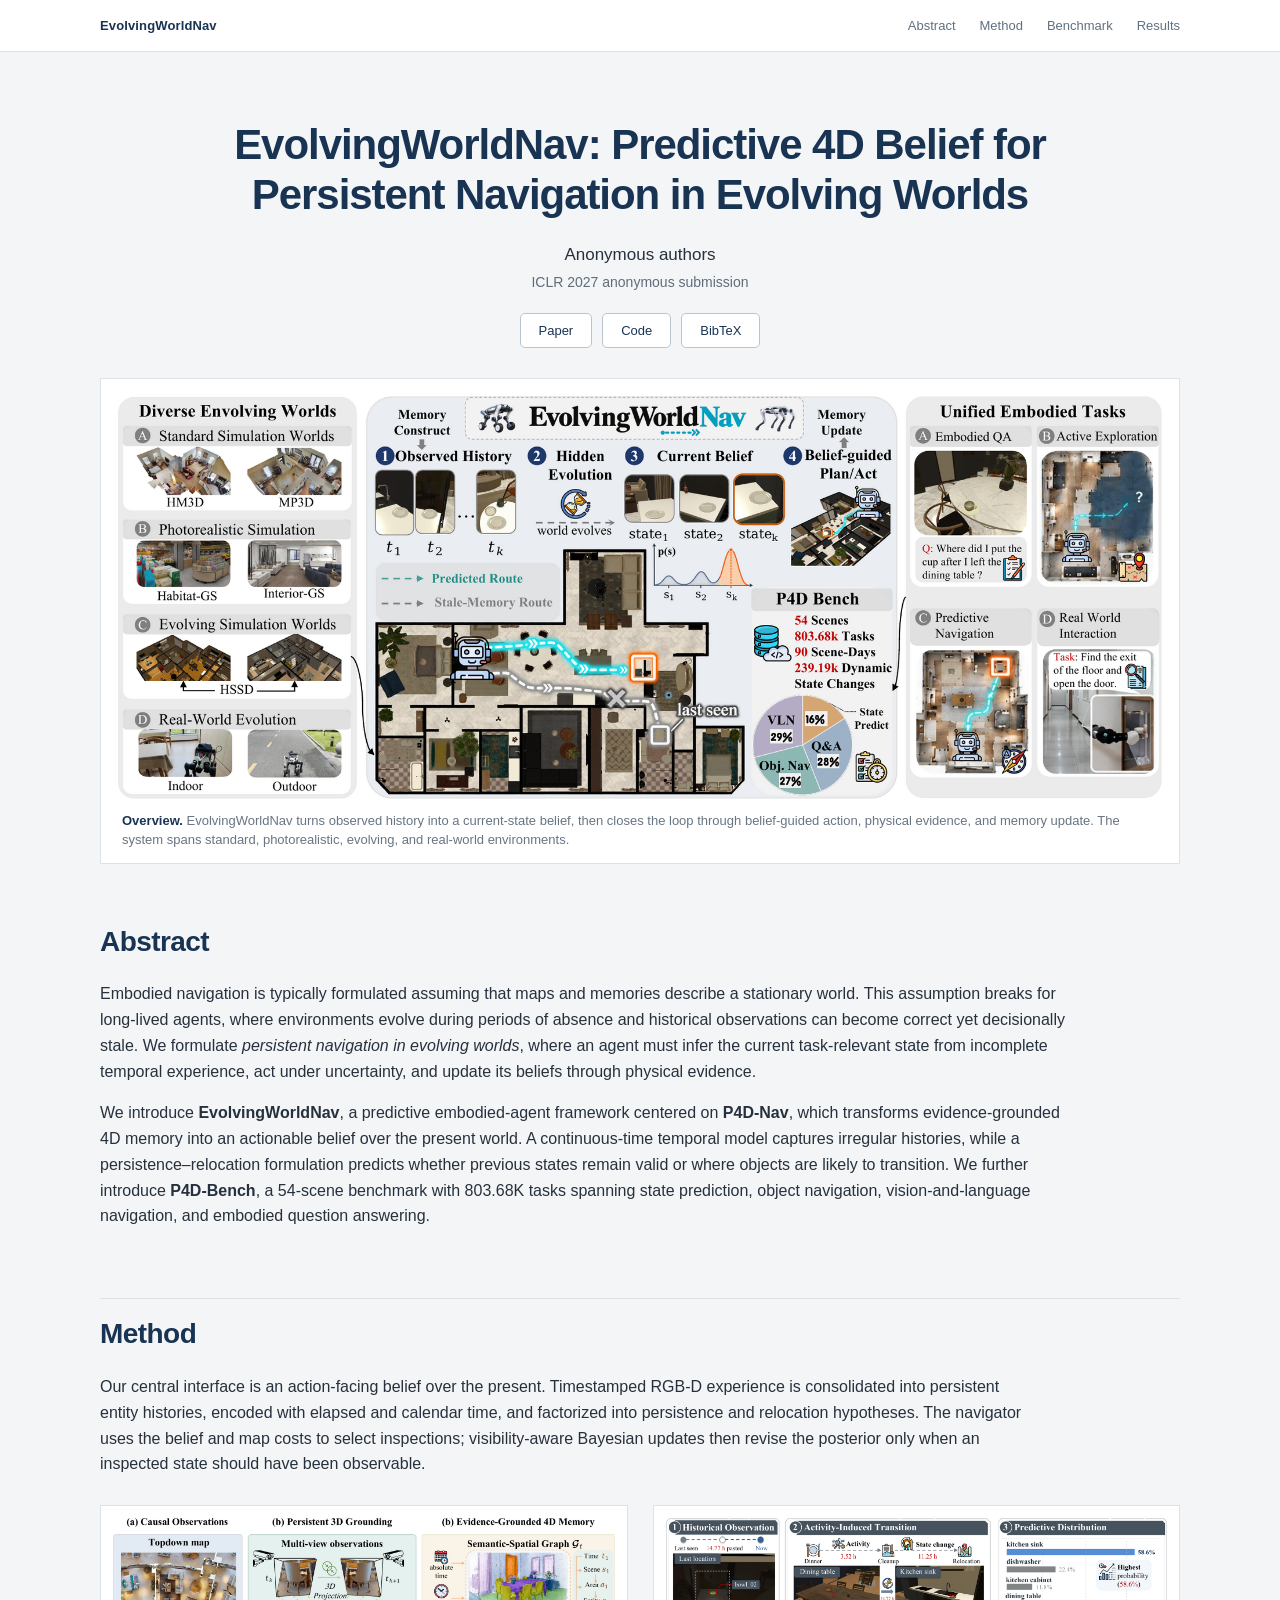
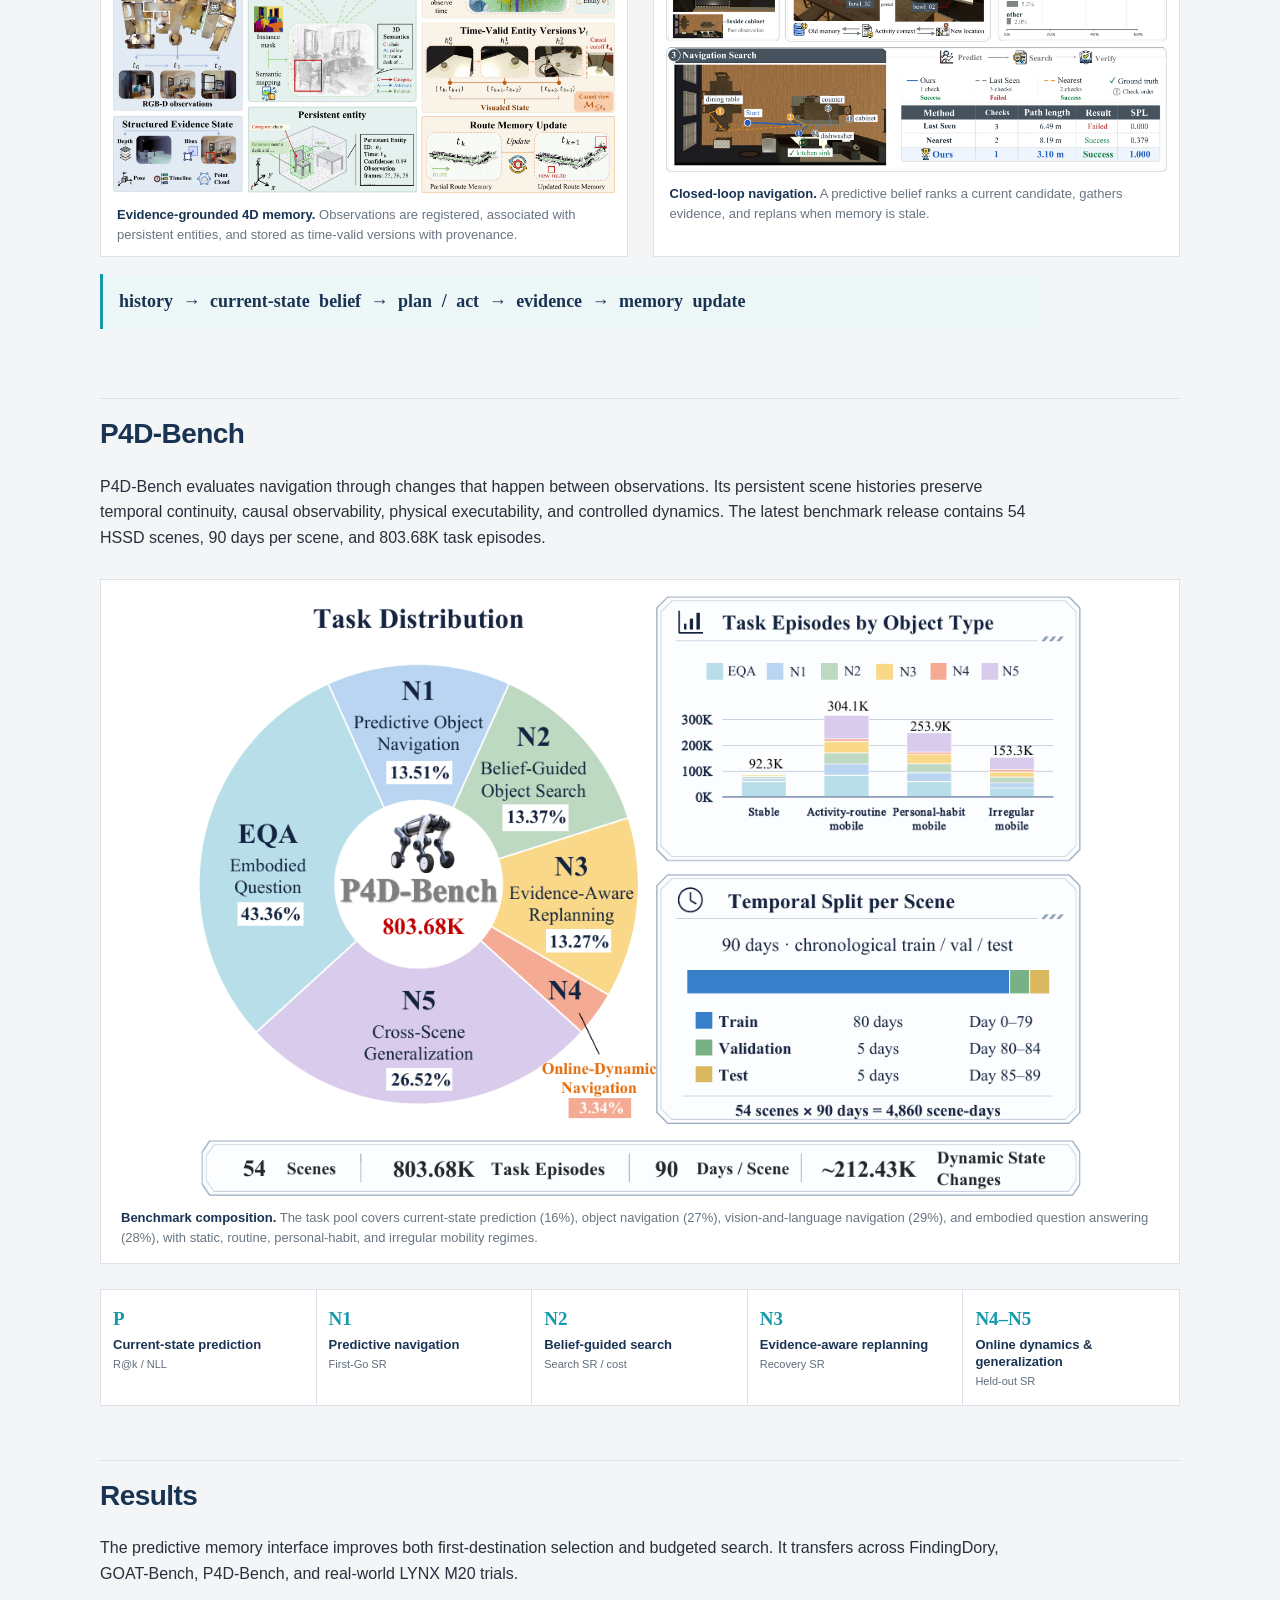
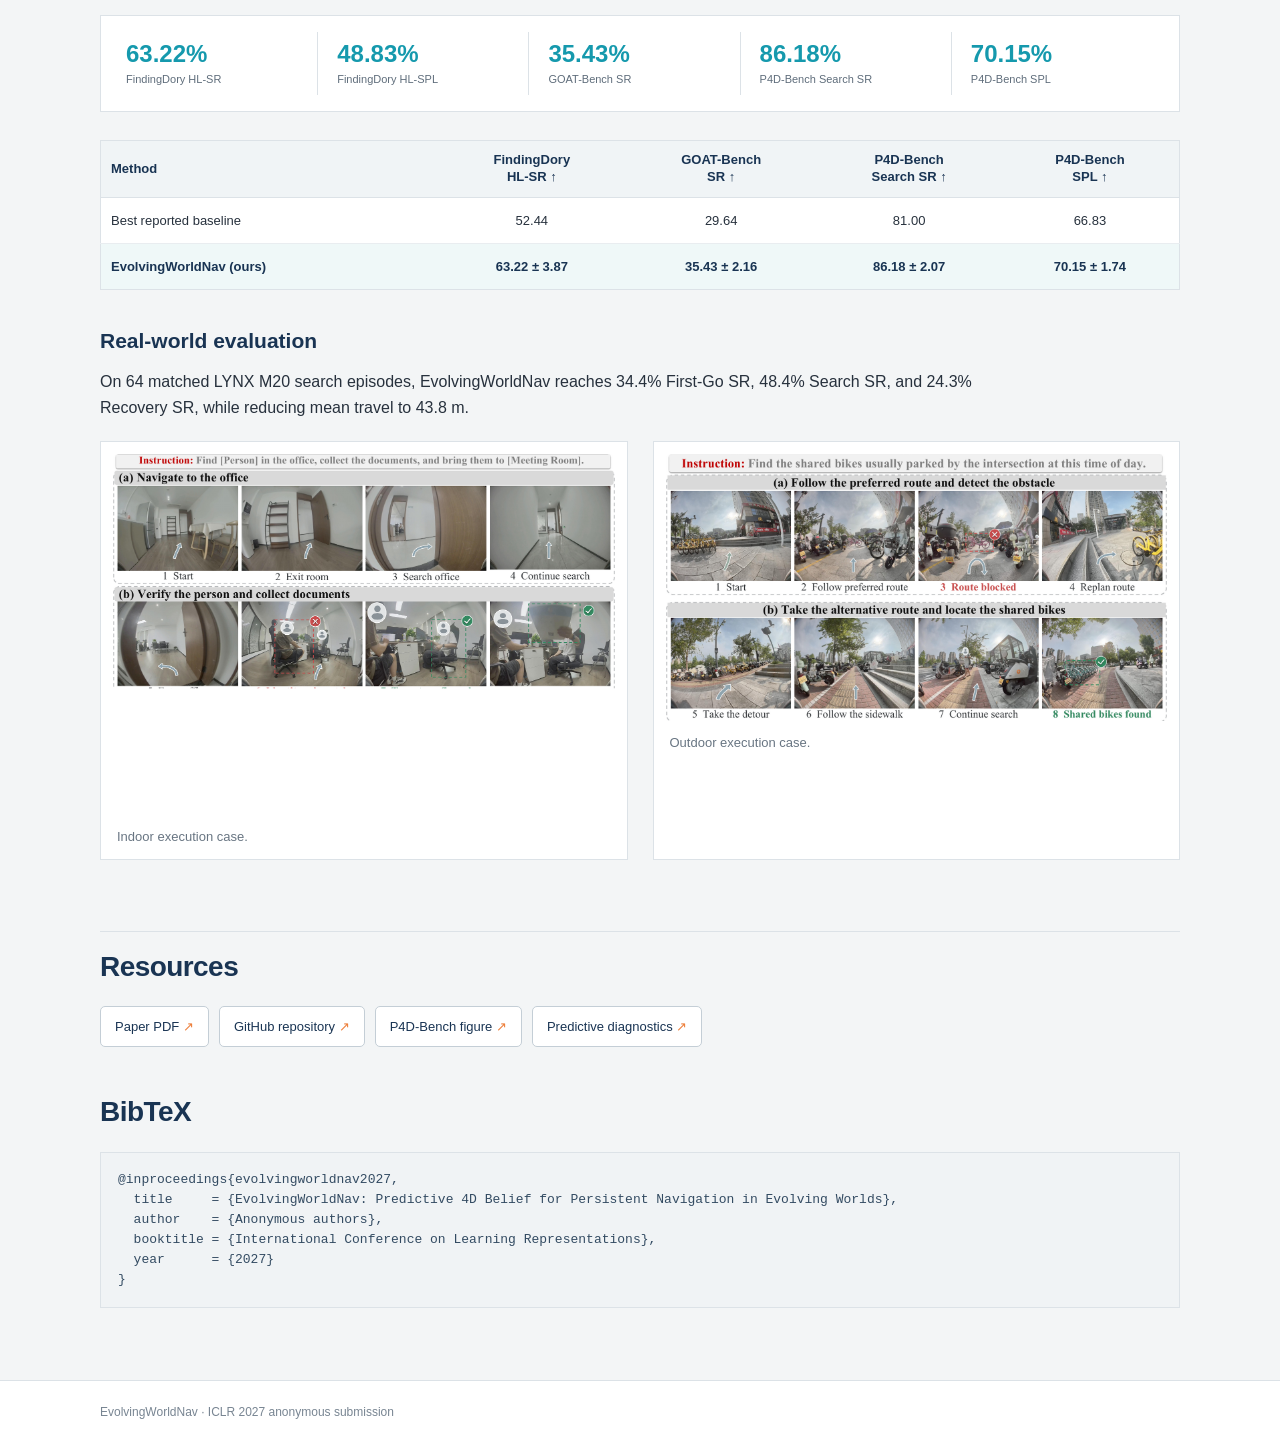
==== index_academic.html @ 985c9266 "Redesign project page in academic paper style" ====
<!doctype html>
<html lang="en">
<head>
  <meta charset="utf-8" />
  <meta name="viewport" content="width=device-width, initial-scale=1" />
  <meta name="description" content="EvolvingWorldNav: Predictive 4D Belief for Persistent Navigation in Evolving Worlds" />
  <title>EvolvingWorldNav | Project Page</title>
  <link rel="stylesheet" href="academic.css" />
</head>
<body>
  <header class="site-header">
    <div class="page-width header-inner">
      <a href="#top" class="site-name">EvolvingWorldNav</a>
      <nav aria-label="Page navigation"><a href="#abstract">Abstract</a><a href="#method">Method</a><a href="#benchmark">Benchmark</a><a href="#results">Results</a></nav>
    </div>
  </header>

  <main id="top" class="page-width">
    <section class="paper-heading">
      <h1>EvolvingWorldNav: Predictive 4D Belief for<br class="desktop" /> Persistent Navigation in Evolving Worlds</h1>
      <p class="authors">Anonymous authors</p>
      <p class="affiliation">ICLR 2027 anonymous submission</p>
      <div class="paper-links"><a href="main.pdf" target="_blank" rel="noreferrer">Paper</a><a href="https://github.com/fengnian123/DR-AgentOS" target="_blank" rel="noreferrer">Code</a><a href="#bibtex">BibTeX</a></div>
    </section>

    <figure class="main-figure">
      <img src="figures/overview_web.png" alt="Overview of EvolvingWorldNav across evolving worlds, 4D memory, P4D-Bench, and embodied tasks" />
      <figcaption><b>Overview.</b> EvolvingWorldNav turns observed history into a current-state belief, then closes the loop through belief-guided action, physical evidence, and memory update. The system spans standard, photorealistic, evolving, and real-world environments.</figcaption>
    </figure>

    <section id="abstract" class="paper-section abstract-section">
      <h2>Abstract</h2>
      <p>Embodied navigation is typically formulated assuming that maps and memories describe a stationary world. This assumption breaks for long-lived agents, where environments evolve during periods of absence and historical observations can become correct yet decisionally stale. We formulate <i>persistent navigation in evolving worlds</i>, where an agent must infer the current task-relevant state from incomplete temporal experience, act under uncertainty, and update its beliefs through physical evidence.</p>
      <p>We introduce <b>EvolvingWorldNav</b>, a predictive embodied-agent framework centered on <b>P4D-Nav</b>, which transforms evidence-grounded 4D memory into an actionable belief over the present world. A continuous-time temporal model captures irregular histories, while a persistence–relocation formulation predicts whether previous states remain valid or where objects are likely to transition. We further introduce <b>P4D-Bench</b>, a 54-scene benchmark with 803.68K tasks spanning state prediction, object navigation, vision-and-language navigation, and embodied question answering.</p>
    </section>

    <section id="method" class="paper-section">
      <h2>Method</h2>
      <p>Our central interface is an action-facing belief over the present. Timestamped RGB-D experience is consolidated into persistent entity histories, encoded with elapsed and calendar time, and factorized into persistence and relocation hypotheses. The navigator uses the belief and map costs to select inspections; visibility-aware Bayesian updates then revise the posterior only when an inspected state should have been observable.</p>
      <div class="figure-grid">
        <figure class="paper-figure large"><img src="figures/memory_web.png" alt="Temporally versioned 4D memory construction" /><figcaption><b>Evidence-grounded 4D memory.</b> Observations are registered, associated with persistent entities, and stored as time-valid versions with provenance.</figcaption></figure>
        <figure class="paper-figure large"><img src="figures/case_web.png" alt="P4D-Bench qualitative case study" /><figcaption><b>Closed-loop navigation.</b> A predictive belief ranks a current candidate, gathers evidence, and replans when memory is stale.</figcaption></figure>
      </div>
      <p class="equation-note"><span>history</span> → <span>current-state belief</span> → <span>plan / act</span> → <span>evidence</span> → <span>memory update</span></p>
    </section>

    <section id="benchmark" class="paper-section">
      <h2>P4D-Bench</h2>
      <p>P4D-Bench evaluates navigation through changes that happen between observations. Its persistent scene histories preserve temporal continuity, causal observability, physical executability, and controlled dynamics. The latest benchmark release contains 54 HSSD scenes, 90 days per scene, and 803.68K task episodes.</p>
      <figure class="paper-figure full"><img src="figures/benchmark_web.png" alt="P4D-Bench task distribution and temporal split" /><figcaption><b>Benchmark composition.</b> The task pool covers current-state prediction (16%), object navigation (27%), vision-and-language navigation (29%), and embodied question answering (28%), with static, routine, personal-habit, and irregular mobility regimes.</figcaption></figure>
      <div class="protocol-table"><div><b>P</b><span>Current-state prediction</span><small>R@k / NLL</small></div><div><b>N1</b><span>Predictive navigation</span><small>First-Go SR</small></div><div><b>N2</b><span>Belief-guided search</span><small>Search SR / cost</small></div><div><b>N3</b><span>Evidence-aware replanning</span><small>Recovery SR</small></div><div><b>N4–N5</b><span>Online dynamics &amp; generalization</span><small>Held-out SR</small></div></div>
    </section>

    <section id="results" class="paper-section">
      <h2>Results</h2>
      <p>The predictive memory interface improves both first-destination selection and budgeted search. It transfers across FindingDory, GOAT-Bench, P4D-Bench, and real-world LYNX M20 trials.</p>
      <div class="result-row"><div class="result"><strong>63.22%</strong><span>FindingDory HL-SR</span></div><div class="result"><strong>48.83%</strong><span>FindingDory HL-SPL</span></div><div class="result"><strong>35.43%</strong><span>GOAT-Bench SR</span></div><div class="result"><strong>86.18%</strong><span>P4D-Bench Search SR</span></div><div class="result"><strong>70.15%</strong><span>P4D-Bench SPL</span></div></div>
      <table class="results-table"><thead><tr><th>Method</th><th>FindingDory<br />HL-SR ↑</th><th>GOAT-Bench<br />SR ↑</th><th>P4D-Bench<br />Search SR ↑</th><th>P4D-Bench<br />SPL ↑</th></tr></thead><tbody><tr><td>Best reported baseline</td><td>52.44</td><td>29.64</td><td>81.00</td><td>66.83</td></tr><tr class="ours"><td><b>EvolvingWorldNav (ours)</b></td><td><b>63.22 ± 3.87</b></td><td><b>35.43 ± 2.16</b></td><td><b>86.18 ± 2.07</b></td><td><b>70.15 ± 1.74</b></td></tr></tbody></table>
      <h3>Real-world evaluation</h3>
      <p>On 64 matched LYNX M20 search episodes, EvolvingWorldNav reaches 34.4% First-Go SR, 48.4% Search SR, and 24.3% Recovery SR, while reducing mean travel to 43.8 m.</p>
      <div class="figure-grid real-world"><figure class="paper-figure"><img src="figures/real_indoor_web.png" alt="Indoor real-world execution case" /><figcaption>Indoor execution case.</figcaption></figure><figure class="paper-figure"><img src="figures/real_outdoor_web.png" alt="Outdoor real-world execution case" /><figcaption>Outdoor execution case.</figcaption></figure></div>
    </section>

    <section class="paper-section resources"><h2>Resources</h2><div class="resource-links"><a href="main.pdf" target="_blank" rel="noreferrer">Paper PDF <span>↗</span></a><a href="https://github.com/fengnian123/DR-AgentOS" target="_blank" rel="noreferrer">GitHub repository <span>↗</span></a><a href="figures/P4D_Benchmark.pdf" target="_blank" rel="noreferrer">P4D-Bench figure <span>↗</span></a><a href="figures/predictive-memory.pdf" target="_blank" rel="noreferrer">Predictive diagnostics <span>↗</span></a></div></section>

    <section id="bibtex" class="paper-section bibtex"><h2>BibTeX</h2><pre>@inproceedings{evolvingworldnav2027,
  title     = {EvolvingWorldNav: Predictive 4D Belief for Persistent Navigation in Evolving Worlds},
  author    = {Anonymous authors},
  booktitle = {International Conference on Learning Representations},
  year      = {2027}
}</pre></section>
  </main>
  <footer><div class="page-width">EvolvingWorldNav · ICLR 2027 anonymous submission</div></footer>
</body>
</html>
---- academic.css ----
:root{--navy:#193453;--teal:#1599ad;--orange:#ed7f3a;--ink:#27313d;--muted:#5f6d7b;--line:#dce2e7;--paper:#fff;--page:#f3f5f6}*{box-sizing:border-box}html{scroll-behavior:smooth}body{margin:0;background:var(--page);color:var(--ink);font-family:Arial,Helvetica,sans-serif;font-size:16px;line-height:1.62}.page-width{width:min(1080px,calc(100% - 40px));margin:0 auto}.site-header{height:52px;background:#fff;border-bottom:1px solid var(--line);font-size:13px}.header-inner{height:100%;display:flex;align-items:center;justify-content:space-between}.site-name{font-weight:700;color:var(--navy);text-decoration:none;letter-spacing:.01em}.site-header nav{display:flex;gap:24px}.site-header nav a{color:#617080;text-decoration:none}.site-header nav a:hover{color:var(--teal)}.paper-heading{text-align:center;padding:68px 0 30px}.paper-heading h1{font-size:clamp(27px,4vw,42px);line-height:1.18;font-weight:600;letter-spacing:-.025em;color:var(--navy);margin:0 auto 22px;max-width:920px}.authors{font-size:17px;margin:0;color:var(--ink)}.affiliation{font-size:14px;color:var(--muted);margin:2px 0 20px}.paper-links{display:flex;justify-content:center;gap:10px}.paper-links a{display:inline-block;border:1px solid #b8c5d0;border-radius:5px;padding:6px 18px;color:var(--navy);background:#fff;text-decoration:none;font-size:13px}.paper-links a:hover{border-color:var(--teal);color:var(--teal)}figure{margin:0}.main-figure{background:#fff;border:1px solid var(--line);padding:17px 17px 13px;margin:0 auto 55px}.main-figure img{display:block;width:100%;height:auto}.main-figure figcaption,.paper-figure figcaption{color:#687582;font-size:13px;line-height:1.5;margin:12px 4px 0}.main-figure figcaption b,.paper-figure figcaption b{color:var(--navy)}.paper-section{padding:0 0 54px;margin-bottom:12px;border-bottom:1px solid var(--line)}.paper-section h2{font-size:28px;color:var(--navy);font-weight:600;margin:0 0 17px;letter-spacing:-.02em}.paper-section h3{font-size:21px;color:var(--navy);margin:34px 0 11px}.paper-section p{max-width:940px;margin:0 0 15px}.abstract-section p{max-width:980px}.figure-grid{display:grid;grid-template-columns:1fr 1fr;gap:25px;margin:28px 0 17px}.paper-figure{background:#fff;border:1px solid var(--line);padding:12px}.paper-figure img{display:block;width:100%;height:auto}.paper-figure.full{margin:28px 0 25px;padding:16px}.paper-figure.full img{max-height:600px;object-fit:contain}.equation-note{border-left:3px solid var(--teal);background:#eef7f8;color:var(--navy);padding:13px 16px;font-family:Georgia,serif;font-size:18px;word-spacing:5px}.equation-note span{font-weight:600}.protocol-table{display:grid;grid-template-columns:repeat(5,1fr);border:1px solid var(--line);background:#fff;margin-top:24px}.protocol-table>div{padding:14px 12px;border-right:1px solid var(--line);display:flex;flex-direction:column;gap:2px}.protocol-table>div:last-child{border-right:0}.protocol-table b{color:var(--teal);font-family:Georgia,serif;font-size:19px}.protocol-table span{font-size:13px;color:var(--navy);font-weight:600;line-height:1.3}.protocol-table small{font-size:11px;color:var(--muted)}.result-row{display:grid;grid-template-columns:repeat(5,1fr);gap:10px;margin:28px 0;background:#fff;border:1px solid var(--line);padding:16px}.result{padding:8px 9px;border-right:1px solid var(--line);display:flex;flex-direction:column}.result:last-child{border-right:0}.result strong{font-size:24px;line-height:1.15;color:var(--teal);font-weight:600}.result span{font-size:11px;color:var(--muted);line-height:1.35;margin-top:5px}.results-table{width:100%;border-collapse:collapse;background:#fff;border:1px solid var(--line);font-size:13px;margin:14px 0 0}.results-table th{background:#f0f4f6;color:var(--navy);font-weight:600;text-align:center;padding:11px 10px;border-bottom:1px solid var(--line);line-height:1.3}.results-table th:first-child,.results-table td:first-child{text-align:left}.results-table td{padding:12px 10px;border-bottom:1px solid #e9edf0;text-align:center}.results-table tr:last-child td{border-bottom:0}.results-table tr.ours{background:#eff8f8}.results-table tr.ours td{color:var(--navy)}.real-world{margin-top:20px}.real-world .paper-figure:first-child{grid-column:span 1}.resources{border-bottom:0;padding-bottom:30px}.resource-links{display:flex;flex-wrap:wrap;gap:10px}.resource-links a{color:var(--navy);border:1px solid #c4ced6;background:#fff;border-radius:5px;padding:9px 14px;text-decoration:none;font-size:13px}.resource-links a:hover{color:var(--teal);border-color:var(--teal)}.resource-links span{color:var(--orange)}.bibtex{border-bottom:0;padding-bottom:60px}.bibtex pre{overflow:auto;background:#f0f3f5;border:1px solid var(--line);padding:17px;font:13px/1.55 "Courier New",monospace;color:#334b62;margin:0}footer{background:#fff;border-top:1px solid var(--line);padding:22px 0;color:#788592;font-size:12px}.desktop{display:block}@media(max-width:760px){.page-width{width:calc(100% - 28px)}.site-header{height:auto;padding:12px 0}.header-inner{gap:10px;align-items:flex-start}.site-header nav{gap:11px;flex-wrap:wrap;justify-content:flex-end;font-size:11px}.paper-heading{padding:42px 0 25px}.paper-heading h1{font-size:28px}.desktop{display:none}.main-figure{padding:9px;margin-bottom:40px}.figure-grid{grid-template-columns:1fr;gap:17px}.protocol-table{grid-template-columns:1fr 1fr}.protocol-table>div:nth-child(2n){border-right:0}.protocol-table>div{border-bottom:1px solid var(--line)}.protocol-table>div:last-child{grid-column:span 2}.result-row{grid-template-columns:repeat(2,1fr);gap:0}.result{border-bottom:1px solid var(--line);padding:11px 8px}.result:nth-child(2n){border-right:0}.result:last-child{grid-column:span 2;border-bottom:0}.results-table{font-size:11px;min-width:650px}.results-table{display:block;overflow-x:auto}.paper-section{padding-bottom:40px}}
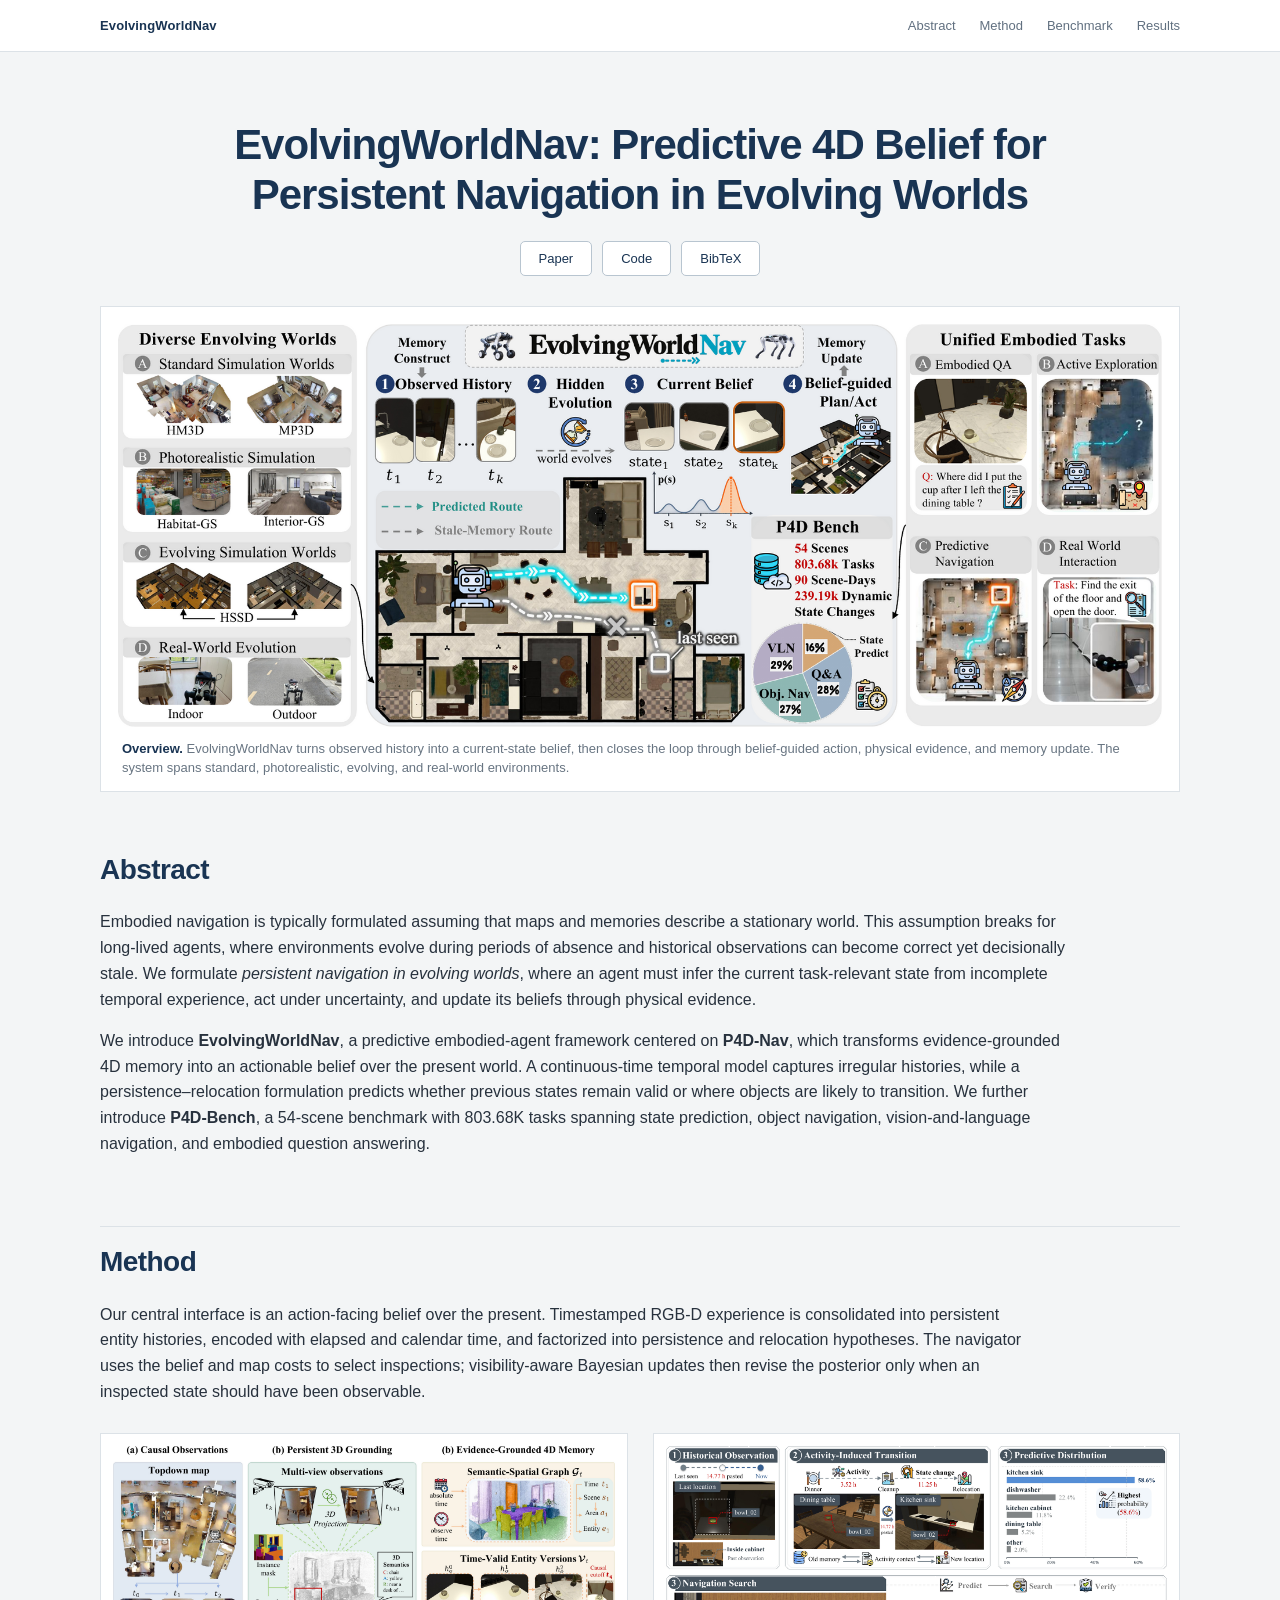
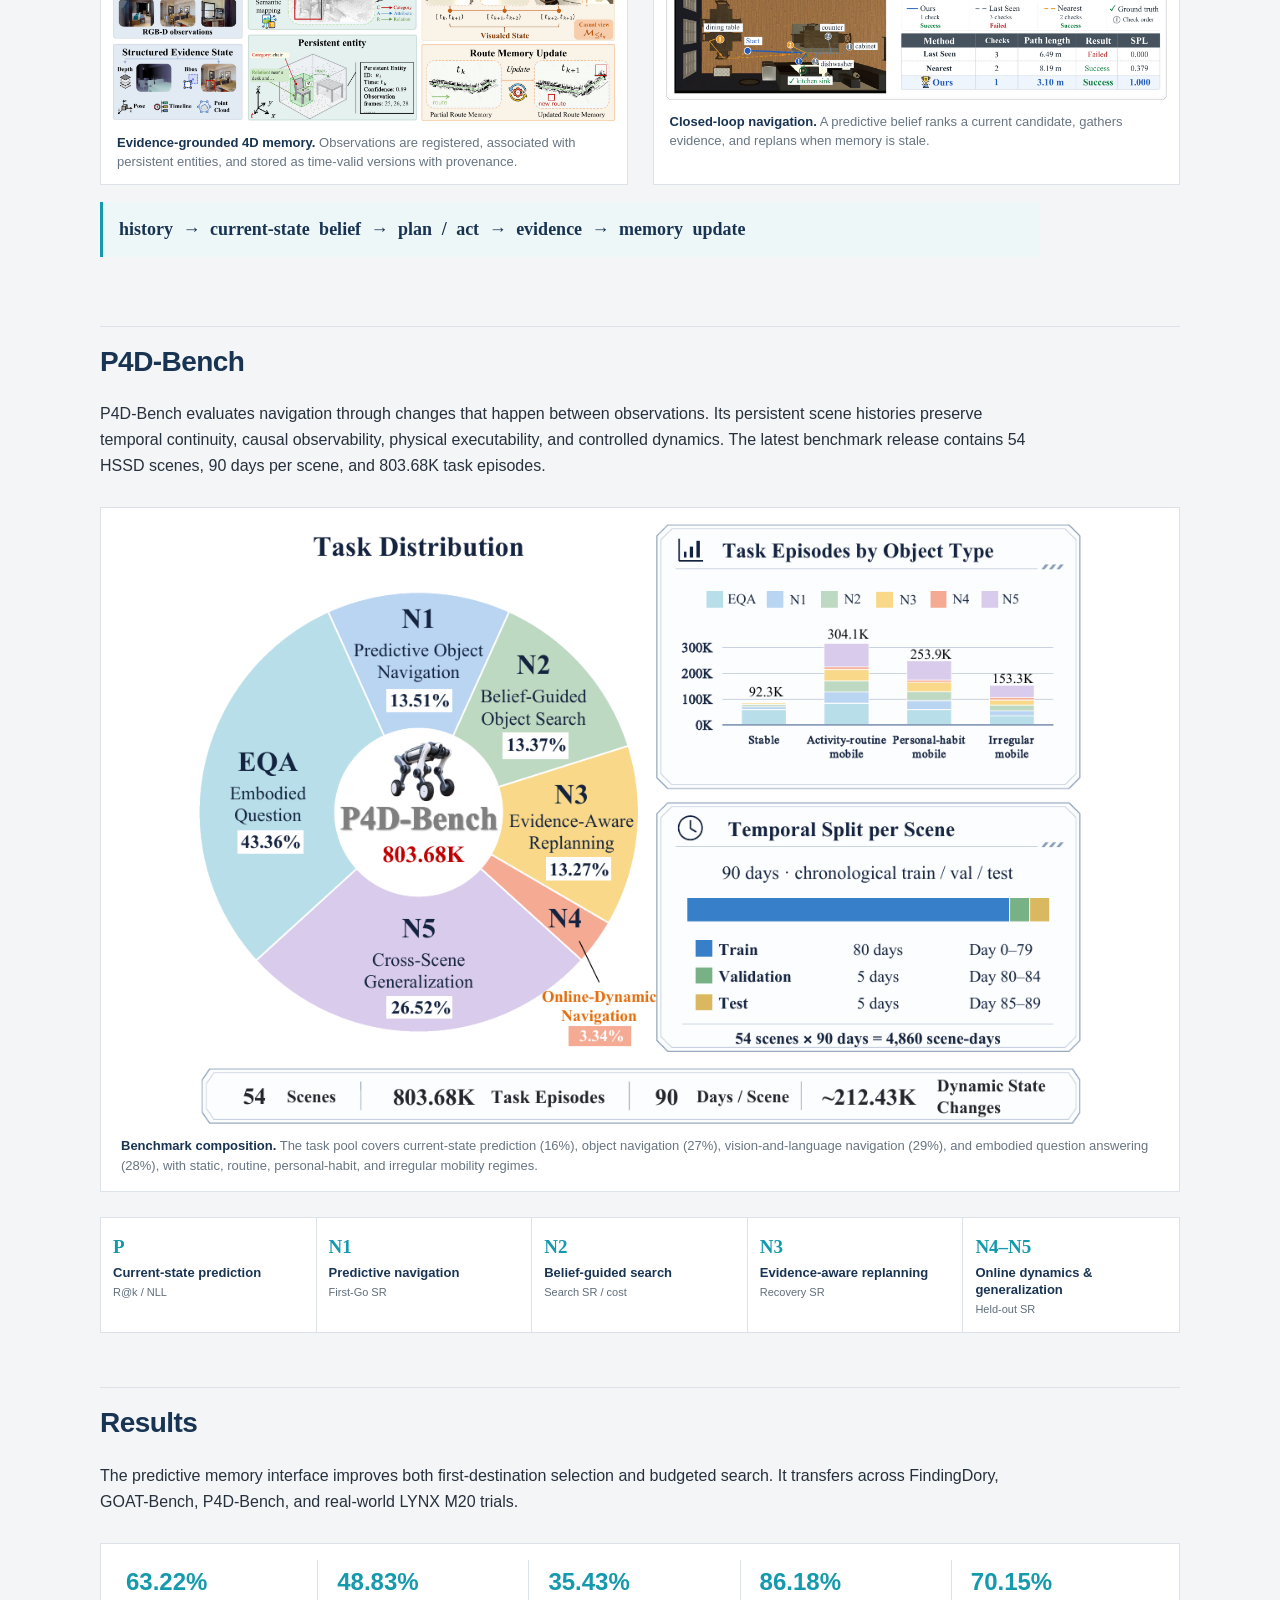
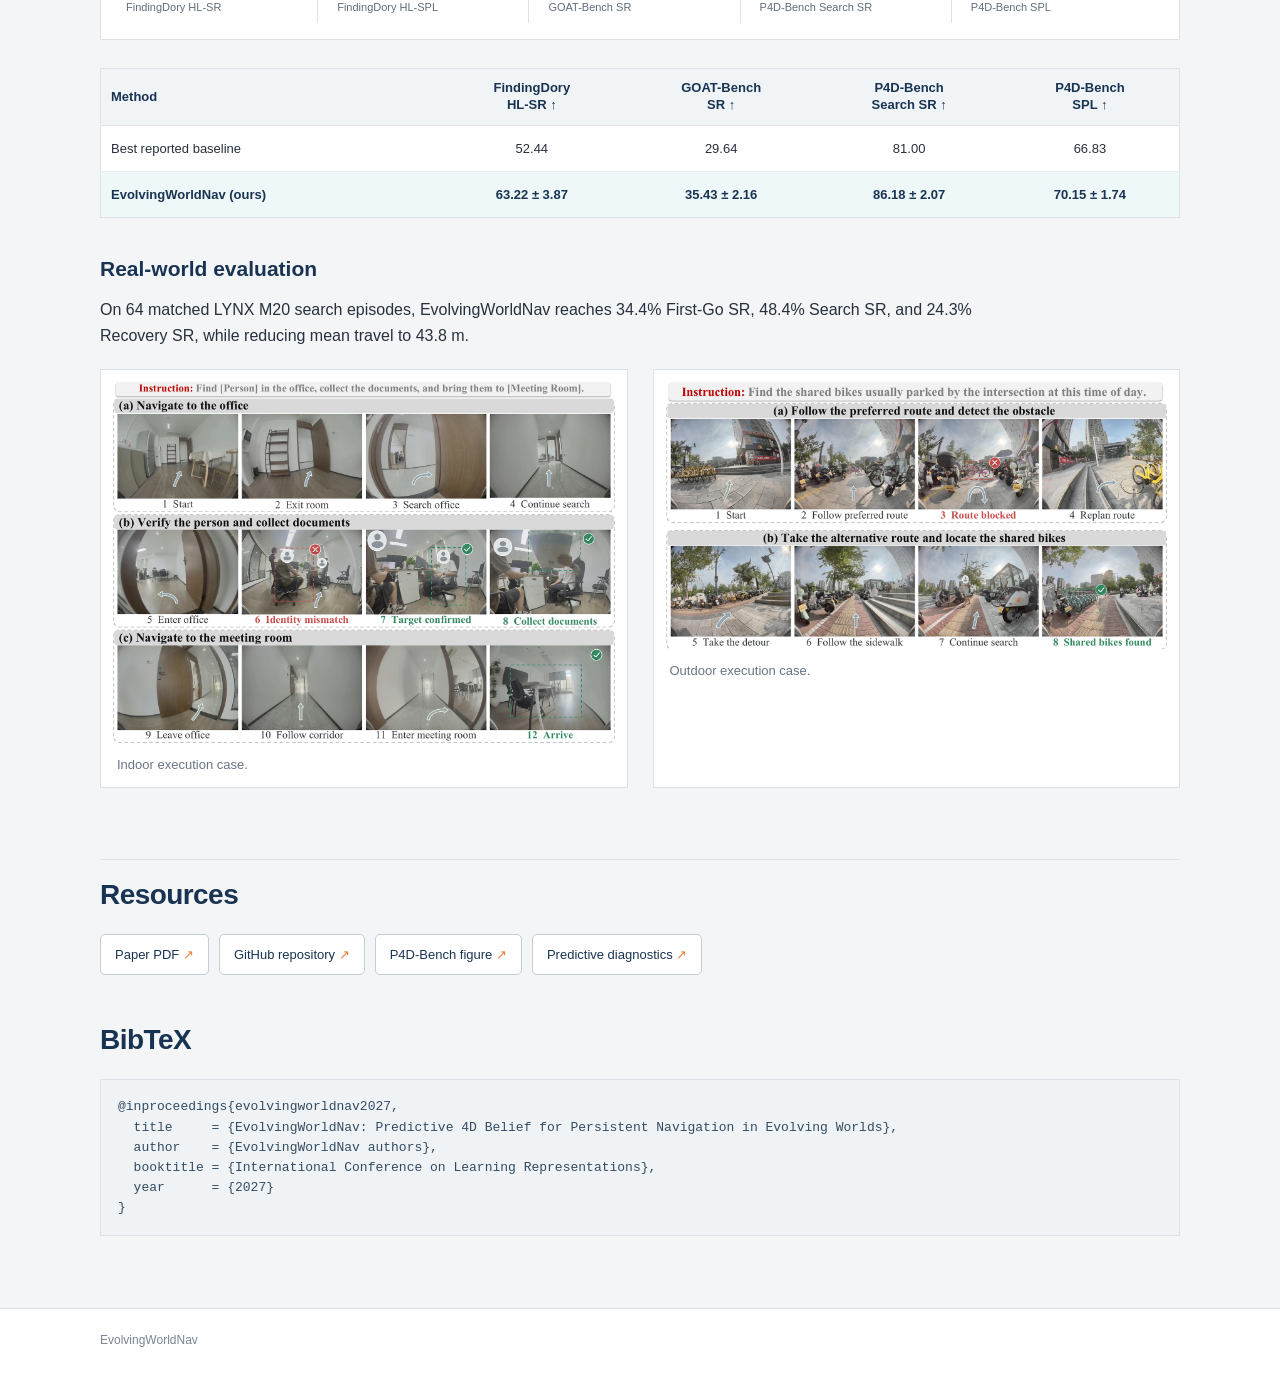
==== commit cd38ce14: "Add HSSD demos and refine academic project page header" ====
--- a/index_academic.html
+++ b/index_academic.html
@@ -18,8 +18,6 @@
   <main id="top" class="page-width">
     <section class="paper-heading">
       <h1>EvolvingWorldNav: Predictive 4D Belief for<br class="desktop" /> Persistent Navigation in Evolving Worlds</h1>
-      <p class="authors">Anonymous authors</p>
-      <p class="affiliation">ICLR 2027 anonymous submission</p>
       <div class="paper-links"><a href="main.pdf" target="_blank" rel="noreferrer">Paper</a><a href="https://github.com/fengnian123/DR-AgentOS" target="_blank" rel="noreferrer">Code</a><a href="#bibtex">BibTeX</a></div>
     </section>
 
@@ -65,11 +63,11 @@
 
     <section id="bibtex" class="paper-section bibtex"><h2>BibTeX</h2><pre>@inproceedings{evolvingworldnav2027,
   title     = {EvolvingWorldNav: Predictive 4D Belief for Persistent Navigation in Evolving Worlds},
-  author    = {Anonymous authors},
+  author    = {EvolvingWorldNav authors},
   booktitle = {International Conference on Learning Representations},
   year      = {2027}
 }</pre></section>
   </main>
-  <footer><div class="page-width">EvolvingWorldNav · ICLR 2027 anonymous submission</div></footer>
+  <footer><div class="page-width">EvolvingWorldNav</div></footer>
 </body>
 </html>
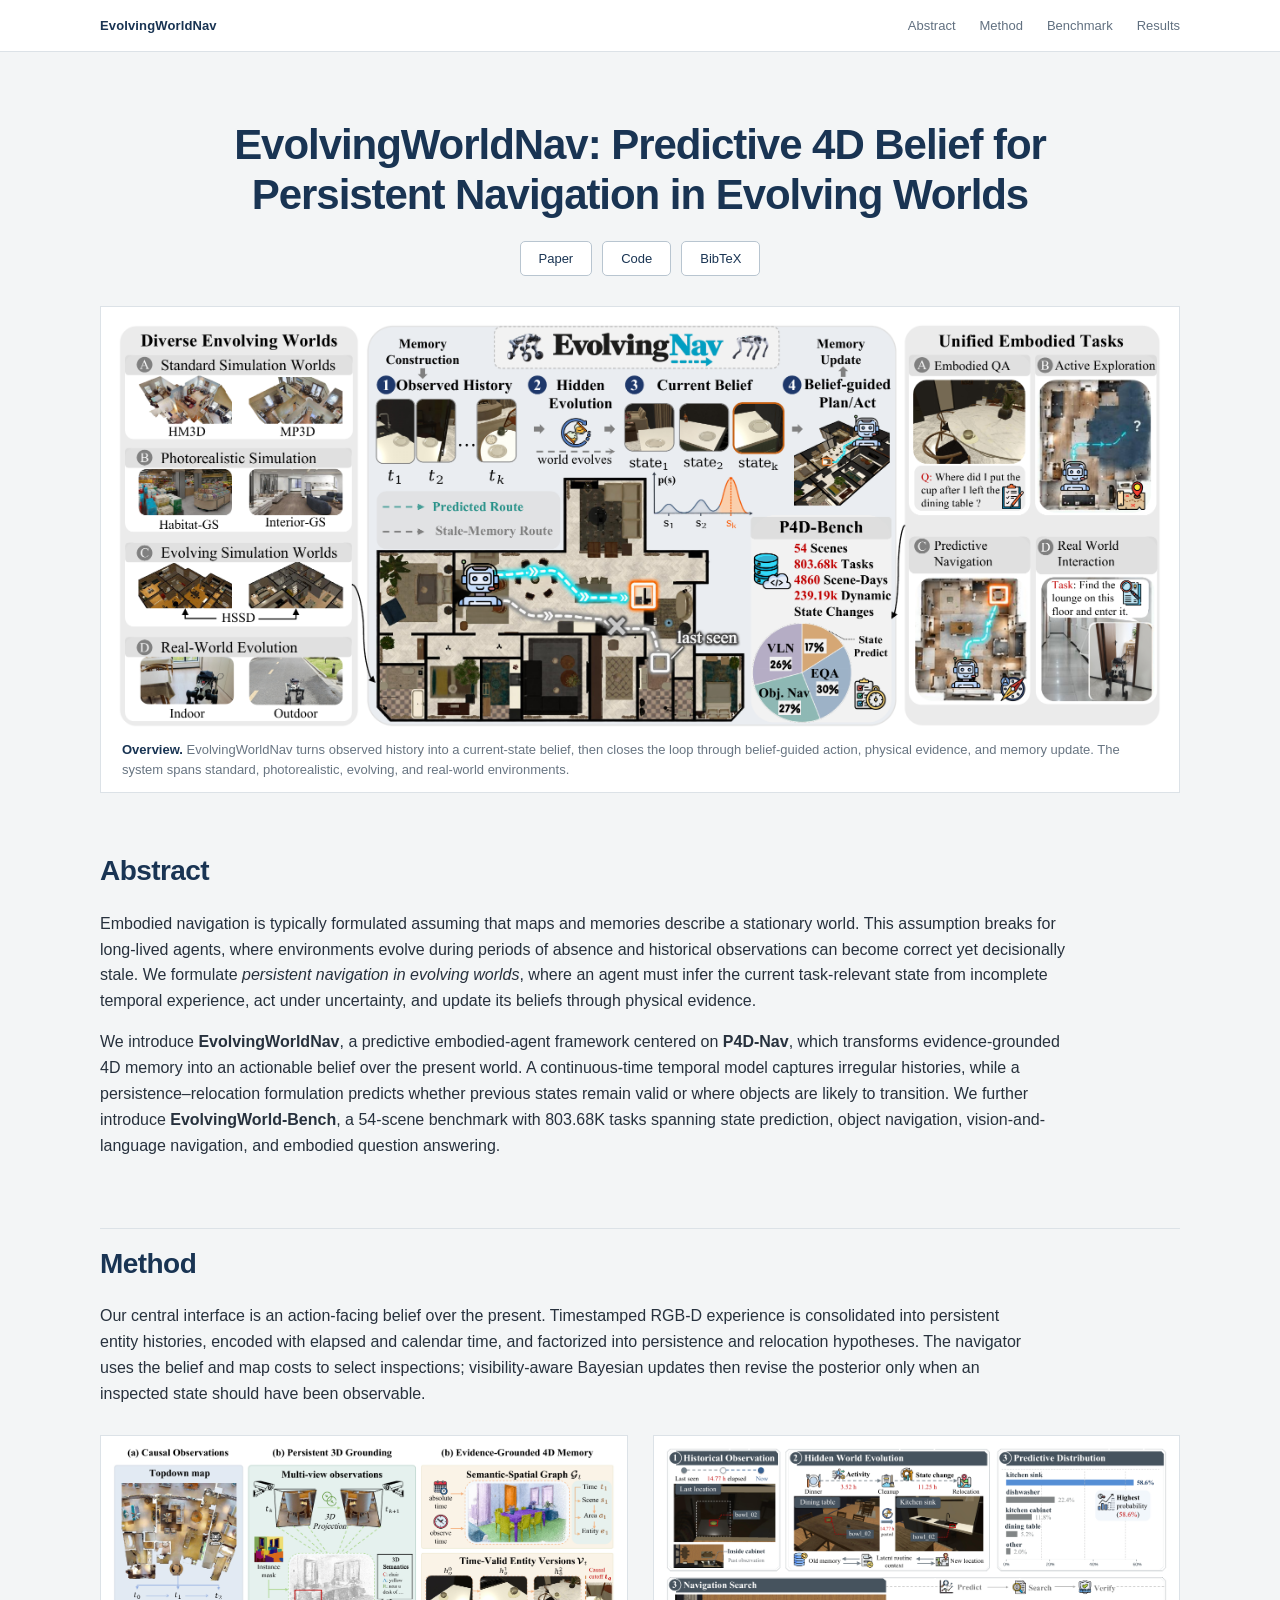
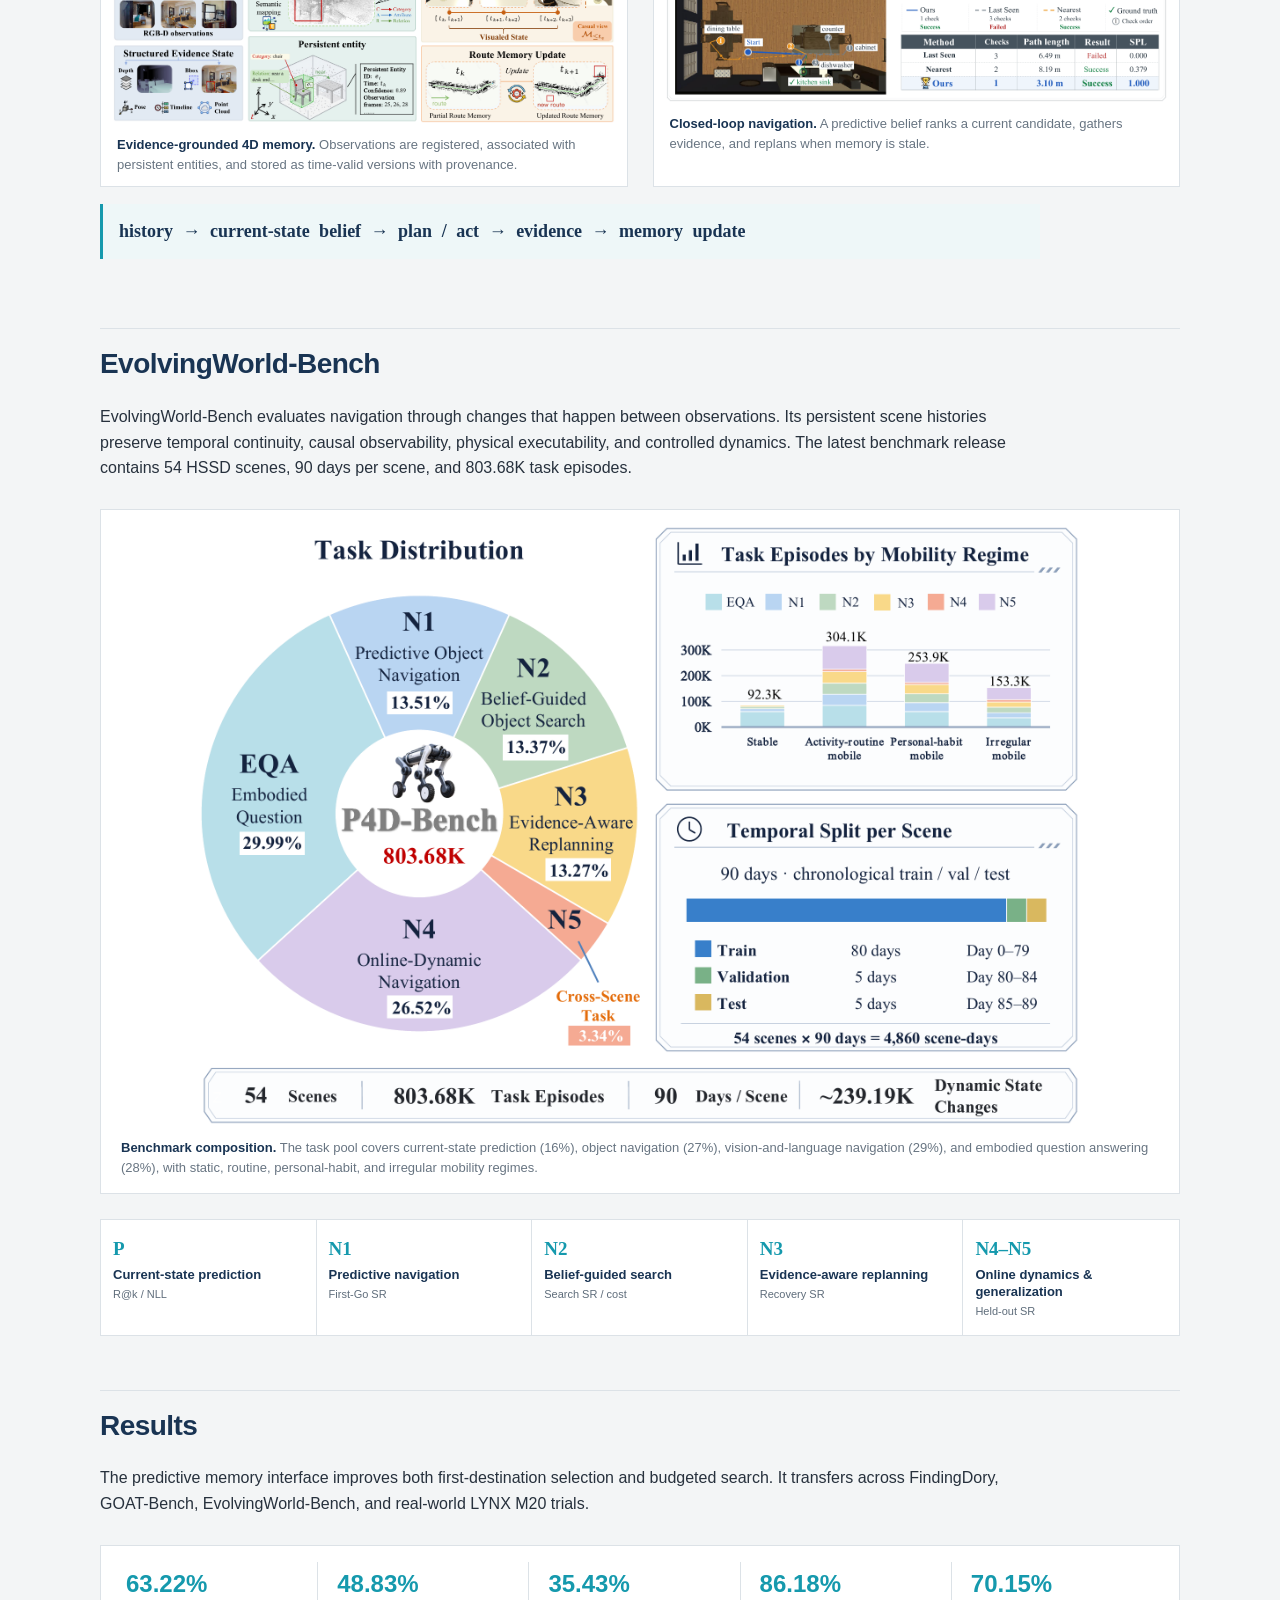
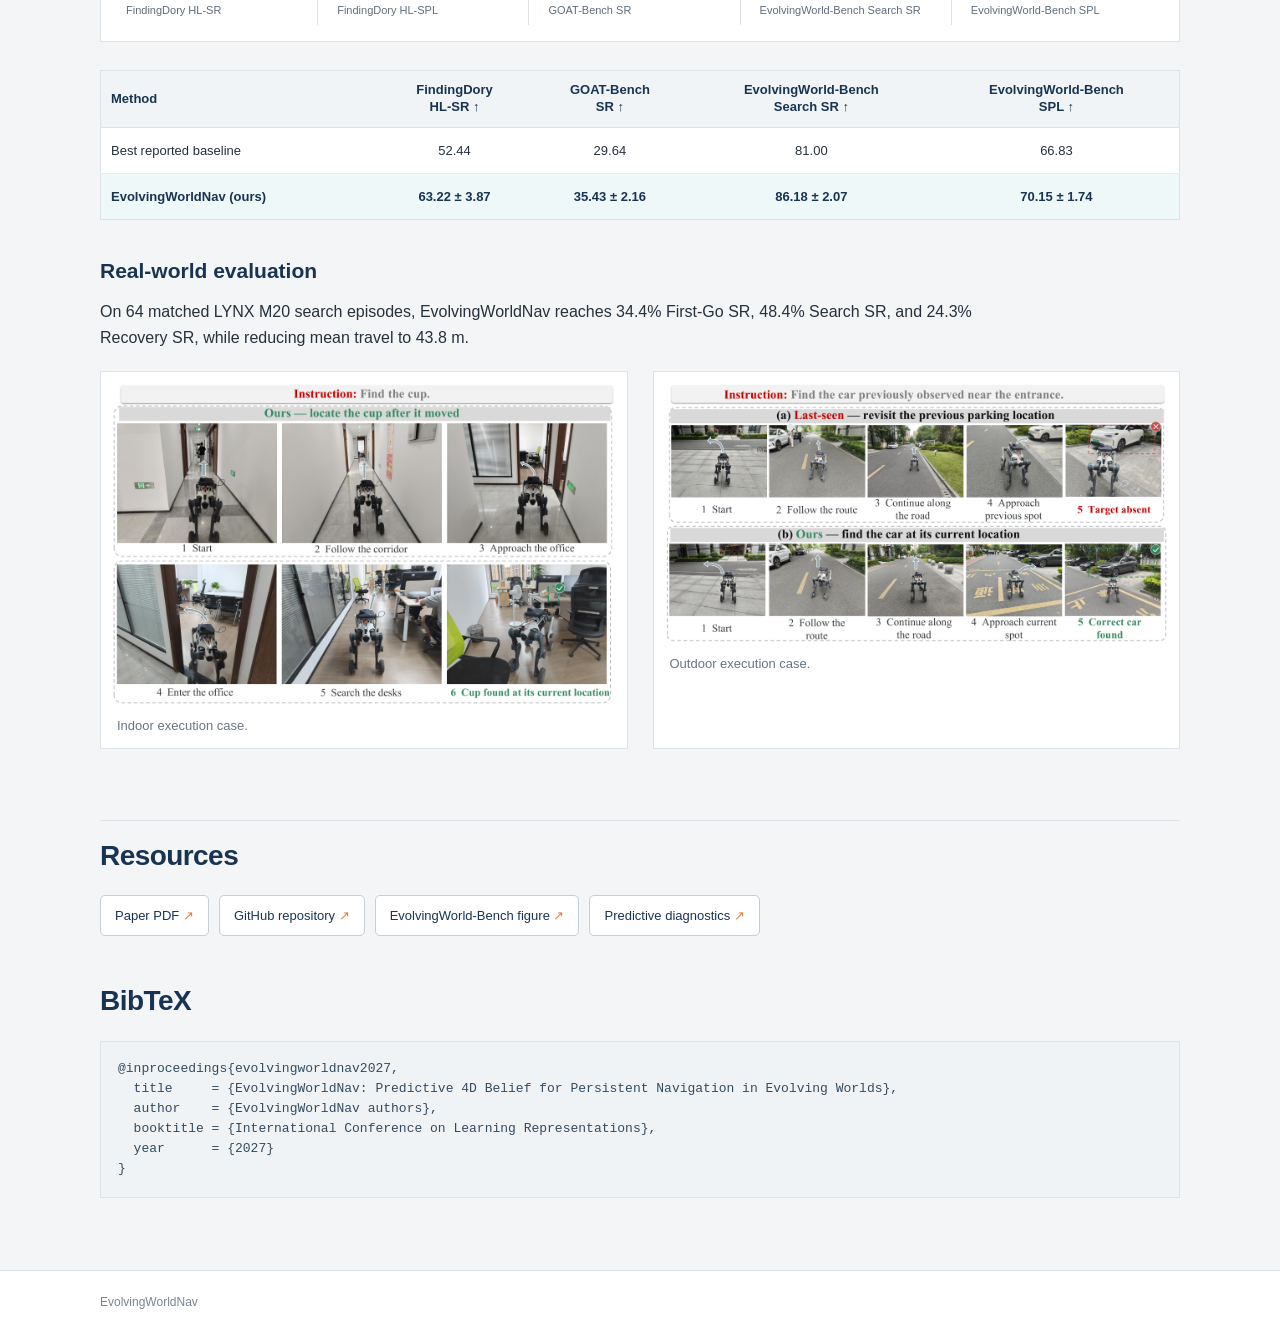
==== commit f0e0b270: "Rename benchmark to EvolvingWorld-Bench throughout paper and site" ====
--- a/index_academic.html
+++ b/index_academic.html
@@ -22,14 +22,14 @@
     </section>
 
     <figure class="main-figure">
-      <img src="figures/overview_web.png" alt="Overview of EvolvingWorldNav across evolving worlds, 4D memory, P4D-Bench, and embodied tasks" />
+      <img src="figures/overview_web.png" alt="Overview of EvolvingWorldNav across evolving worlds, 4D memory, EvolvingWorld-Bench, and embodied tasks" />
       <figcaption><b>Overview.</b> EvolvingWorldNav turns observed history into a current-state belief, then closes the loop through belief-guided action, physical evidence, and memory update. The system spans standard, photorealistic, evolving, and real-world environments.</figcaption>
     </figure>
 
     <section id="abstract" class="paper-section abstract-section">
       <h2>Abstract</h2>
       <p>Embodied navigation is typically formulated assuming that maps and memories describe a stationary world. This assumption breaks for long-lived agents, where environments evolve during periods of absence and historical observations can become correct yet decisionally stale. We formulate <i>persistent navigation in evolving worlds</i>, where an agent must infer the current task-relevant state from incomplete temporal experience, act under uncertainty, and update its beliefs through physical evidence.</p>
-      <p>We introduce <b>EvolvingWorldNav</b>, a predictive embodied-agent framework centered on <b>P4D-Nav</b>, which transforms evidence-grounded 4D memory into an actionable belief over the present world. A continuous-time temporal model captures irregular histories, while a persistence–relocation formulation predicts whether previous states remain valid or where objects are likely to transition. We further introduce <b>P4D-Bench</b>, a 54-scene benchmark with 803.68K tasks spanning state prediction, object navigation, vision-and-language navigation, and embodied question answering.</p>
+      <p>We introduce <b>EvolvingWorldNav</b>, a predictive embodied-agent framework centered on <b>P4D-Nav</b>, which transforms evidence-grounded 4D memory into an actionable belief over the present world. A continuous-time temporal model captures irregular histories, while a persistence–relocation formulation predicts whether previous states remain valid or where objects are likely to transition. We further introduce <b>EvolvingWorld-Bench</b>, a 54-scene benchmark with 803.68K tasks spanning state prediction, object navigation, vision-and-language navigation, and embodied question answering.</p>
     </section>
 
     <section id="method" class="paper-section">
@@ -37,29 +37,29 @@
       <p>Our central interface is an action-facing belief over the present. Timestamped RGB-D experience is consolidated into persistent entity histories, encoded with elapsed and calendar time, and factorized into persistence and relocation hypotheses. The navigator uses the belief and map costs to select inspections; visibility-aware Bayesian updates then revise the posterior only when an inspected state should have been observable.</p>
       <div class="figure-grid">
         <figure class="paper-figure large"><img src="figures/memory_web.png" alt="Temporally versioned 4D memory construction" /><figcaption><b>Evidence-grounded 4D memory.</b> Observations are registered, associated with persistent entities, and stored as time-valid versions with provenance.</figcaption></figure>
-        <figure class="paper-figure large"><img src="figures/case_web.png" alt="P4D-Bench qualitative case study" /><figcaption><b>Closed-loop navigation.</b> A predictive belief ranks a current candidate, gathers evidence, and replans when memory is stale.</figcaption></figure>
+        <figure class="paper-figure large"><img src="figures/case_web.png" alt="EvolvingWorld-Bench qualitative case study" /><figcaption><b>Closed-loop navigation.</b> A predictive belief ranks a current candidate, gathers evidence, and replans when memory is stale.</figcaption></figure>
       </div>
       <p class="equation-note"><span>history</span> → <span>current-state belief</span> → <span>plan / act</span> → <span>evidence</span> → <span>memory update</span></p>
     </section>
 
     <section id="benchmark" class="paper-section">
-      <h2>P4D-Bench</h2>
-      <p>P4D-Bench evaluates navigation through changes that happen between observations. Its persistent scene histories preserve temporal continuity, causal observability, physical executability, and controlled dynamics. The latest benchmark release contains 54 HSSD scenes, 90 days per scene, and 803.68K task episodes.</p>
-      <figure class="paper-figure full"><img src="figures/benchmark_web.png" alt="P4D-Bench task distribution and temporal split" /><figcaption><b>Benchmark composition.</b> The task pool covers current-state prediction (16%), object navigation (27%), vision-and-language navigation (29%), and embodied question answering (28%), with static, routine, personal-habit, and irregular mobility regimes.</figcaption></figure>
+      <h2>EvolvingWorld-Bench</h2>
+      <p>EvolvingWorld-Bench evaluates navigation through changes that happen between observations. Its persistent scene histories preserve temporal continuity, causal observability, physical executability, and controlled dynamics. The latest benchmark release contains 54 HSSD scenes, 90 days per scene, and 803.68K task episodes.</p>
+      <figure class="paper-figure full"><img src="figures/benchmark_web.png" alt="EvolvingWorld-Bench task distribution and temporal split" /><figcaption><b>Benchmark composition.</b> The task pool covers current-state prediction (16%), object navigation (27%), vision-and-language navigation (29%), and embodied question answering (28%), with static, routine, personal-habit, and irregular mobility regimes.</figcaption></figure>
       <div class="protocol-table"><div><b>P</b><span>Current-state prediction</span><small>R@k / NLL</small></div><div><b>N1</b><span>Predictive navigation</span><small>First-Go SR</small></div><div><b>N2</b><span>Belief-guided search</span><small>Search SR / cost</small></div><div><b>N3</b><span>Evidence-aware replanning</span><small>Recovery SR</small></div><div><b>N4–N5</b><span>Online dynamics &amp; generalization</span><small>Held-out SR</small></div></div>
     </section>
 
     <section id="results" class="paper-section">
       <h2>Results</h2>
-      <p>The predictive memory interface improves both first-destination selection and budgeted search. It transfers across FindingDory, GOAT-Bench, P4D-Bench, and real-world LYNX M20 trials.</p>
-      <div class="result-row"><div class="result"><strong>63.22%</strong><span>FindingDory HL-SR</span></div><div class="result"><strong>48.83%</strong><span>FindingDory HL-SPL</span></div><div class="result"><strong>35.43%</strong><span>GOAT-Bench SR</span></div><div class="result"><strong>86.18%</strong><span>P4D-Bench Search SR</span></div><div class="result"><strong>70.15%</strong><span>P4D-Bench SPL</span></div></div>
-      <table class="results-table"><thead><tr><th>Method</th><th>FindingDory<br />HL-SR ↑</th><th>GOAT-Bench<br />SR ↑</th><th>P4D-Bench<br />Search SR ↑</th><th>P4D-Bench<br />SPL ↑</th></tr></thead><tbody><tr><td>Best reported baseline</td><td>52.44</td><td>29.64</td><td>81.00</td><td>66.83</td></tr><tr class="ours"><td><b>EvolvingWorldNav (ours)</b></td><td><b>63.22 ± 3.87</b></td><td><b>35.43 ± 2.16</b></td><td><b>86.18 ± 2.07</b></td><td><b>70.15 ± 1.74</b></td></tr></tbody></table>
+      <p>The predictive memory interface improves both first-destination selection and budgeted search. It transfers across FindingDory, GOAT-Bench, EvolvingWorld-Bench, and real-world LYNX M20 trials.</p>
+      <div class="result-row"><div class="result"><strong>63.22%</strong><span>FindingDory HL-SR</span></div><div class="result"><strong>48.83%</strong><span>FindingDory HL-SPL</span></div><div class="result"><strong>35.43%</strong><span>GOAT-Bench SR</span></div><div class="result"><strong>86.18%</strong><span>EvolvingWorld-Bench Search SR</span></div><div class="result"><strong>70.15%</strong><span>EvolvingWorld-Bench SPL</span></div></div>
+      <table class="results-table"><thead><tr><th>Method</th><th>FindingDory<br />HL-SR ↑</th><th>GOAT-Bench<br />SR ↑</th><th>EvolvingWorld-Bench<br />Search SR ↑</th><th>EvolvingWorld-Bench<br />SPL ↑</th></tr></thead><tbody><tr><td>Best reported baseline</td><td>52.44</td><td>29.64</td><td>81.00</td><td>66.83</td></tr><tr class="ours"><td><b>EvolvingWorldNav (ours)</b></td><td><b>63.22 ± 3.87</b></td><td><b>35.43 ± 2.16</b></td><td><b>86.18 ± 2.07</b></td><td><b>70.15 ± 1.74</b></td></tr></tbody></table>
       <h3>Real-world evaluation</h3>
       <p>On 64 matched LYNX M20 search episodes, EvolvingWorldNav reaches 34.4% First-Go SR, 48.4% Search SR, and 24.3% Recovery SR, while reducing mean travel to 43.8 m.</p>
       <div class="figure-grid real-world"><figure class="paper-figure"><img src="figures/real_indoor_web.png" alt="Indoor real-world execution case" /><figcaption>Indoor execution case.</figcaption></figure><figure class="paper-figure"><img src="figures/real_outdoor_web.png" alt="Outdoor real-world execution case" /><figcaption>Outdoor execution case.</figcaption></figure></div>
     </section>
 
-    <section class="paper-section resources"><h2>Resources</h2><div class="resource-links"><a href="main.pdf" target="_blank" rel="noreferrer">Paper PDF <span>↗</span></a><a href="https://github.com/fengnian123/DR-AgentOS" target="_blank" rel="noreferrer">GitHub repository <span>↗</span></a><a href="figures/P4D_Benchmark.pdf" target="_blank" rel="noreferrer">P4D-Bench figure <span>↗</span></a><a href="figures/predictive-memory.pdf" target="_blank" rel="noreferrer">Predictive diagnostics <span>↗</span></a></div></section>
+    <section class="paper-section resources"><h2>Resources</h2><div class="resource-links"><a href="main.pdf" target="_blank" rel="noreferrer">Paper PDF <span>↗</span></a><a href="https://github.com/fengnian123/DR-AgentOS" target="_blank" rel="noreferrer">GitHub repository <span>↗</span></a><a href="figures/P4D_Benchmark.pdf" target="_blank" rel="noreferrer">EvolvingWorld-Bench figure <span>↗</span></a><a href="figures/predictive-memory.pdf" target="_blank" rel="noreferrer">Predictive diagnostics <span>↗</span></a></div></section>
 
     <section id="bibtex" class="paper-section bibtex"><h2>BibTeX</h2><pre>@inproceedings{evolvingworldnav2027,
   title     = {EvolvingWorldNav: Predictive 4D Belief for Persistent Navigation in Evolving Worlds},
